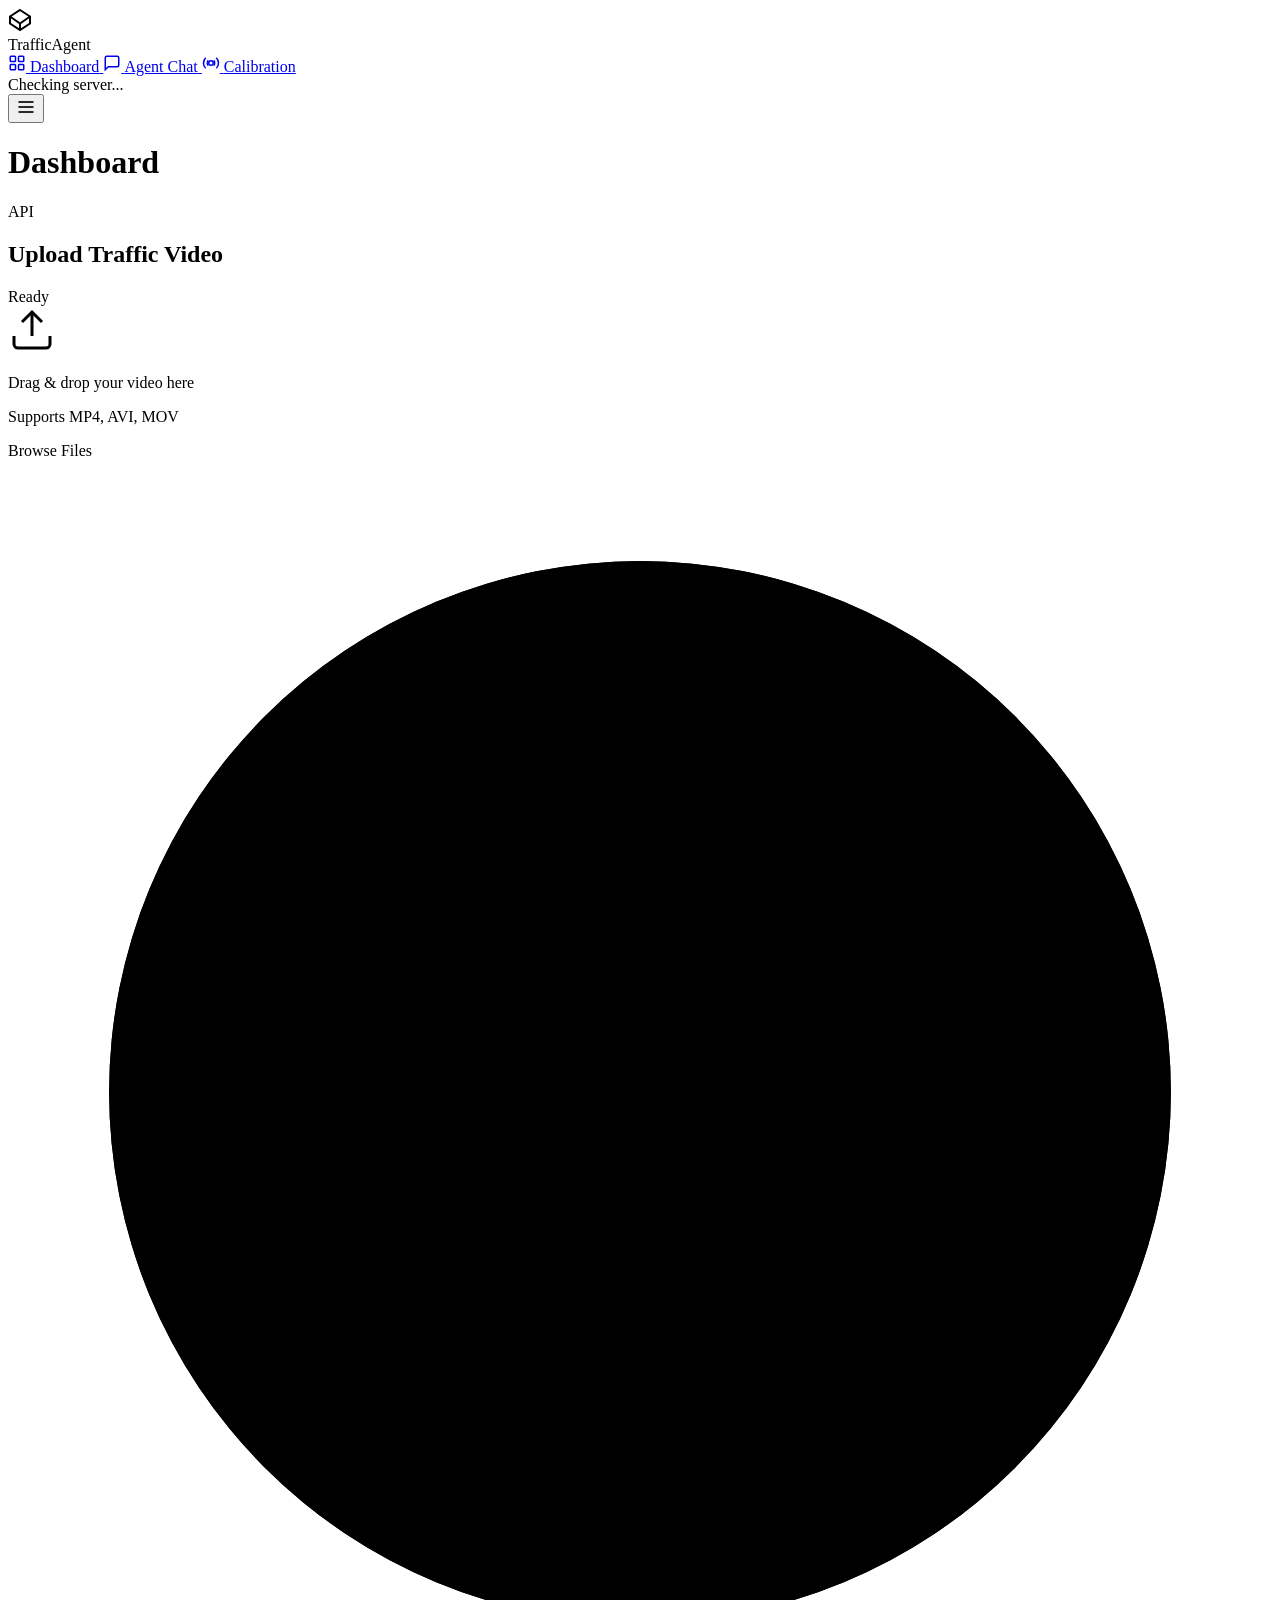
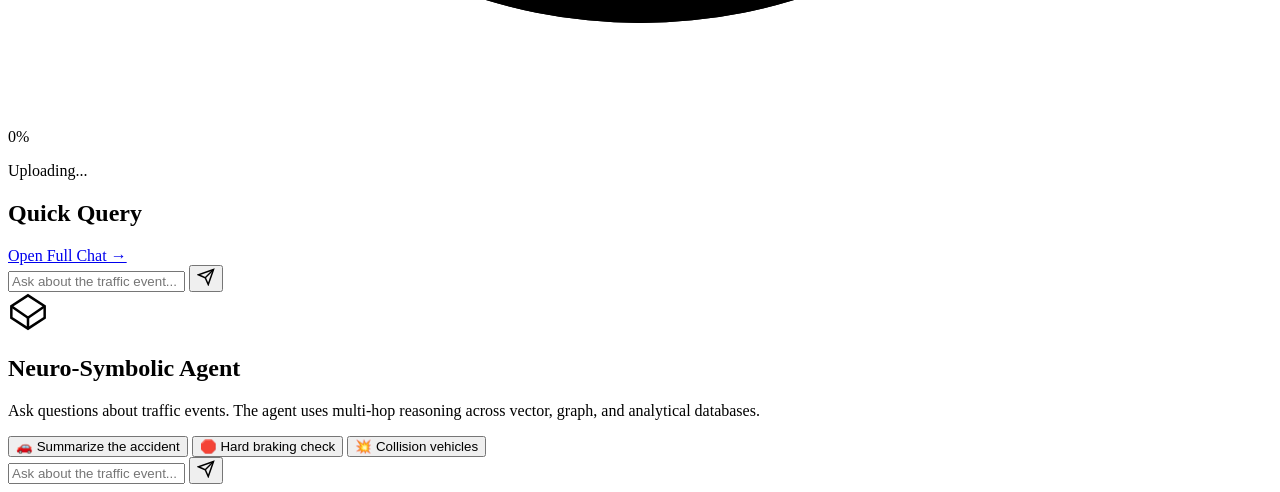
==== frontend/index.html @ d8b237a0 "Initial Coomit" ====
<!DOCTYPE html>
<html lang="en">
<head>
    <meta charset="UTF-8">
    <meta name="viewport" content="width=device-width, initial-scale=1.0">
    <title>TrafficAgent — AI Command Center</title>
    <meta name="description" content="Neuro-Symbolic Traffic Analytics powered by multi-hop Graph-RAG reasoning">
    <link rel="preconnect" href="https://fonts.googleapis.com">
    <link rel="preconnect" href="https://fonts.gstatic.com" crossorigin>
    <link href="https://fonts.googleapis.com/css2?family=Inter:wght@300;400;500;600;700&family=JetBrains+Mono:wght@400;500&display=swap" rel="stylesheet">
    <link rel="stylesheet" href="/static/styles.css">
</head>
<body>

    <!-- ===== Sidebar ===== -->
    <aside class="sidebar" id="sidebar">
        <div class="sidebar-header">
            <div class="logo">
                <div class="logo-icon">
                    <svg width="24" height="24" viewBox="0 0 24 24" fill="none" stroke="currentColor" stroke-width="2">
                        <polygon points="12 2 22 8.5 22 15.5 12 22 2 15.5 2 8.5 12 2"/>
                        <line x1="12" y1="22" x2="12" y2="15.5"/>
                        <polyline points="22 8.5 12 15.5 2 8.5"/>
                    </svg>
                </div>
                <span class="logo-text">TrafficAgent</span>
            </div>
        </div>

        <nav class="sidebar-nav">
            <a href="#" class="nav-item active" data-view="dashboard">
                <svg width="18" height="18" viewBox="0 0 24 24" fill="none" stroke="currentColor" stroke-width="2"><rect x="3" y="3" width="7" height="7" rx="1"/><rect x="14" y="3" width="7" height="7" rx="1"/><rect x="3" y="14" width="7" height="7" rx="1"/><rect x="14" y="14" width="7" height="7" rx="1"/></svg>
                <span>Dashboard</span>
            </a>
            <a href="#" class="nav-item" data-view="chat">
                <svg width="18" height="18" viewBox="0 0 24 24" fill="none" stroke="currentColor" stroke-width="2"><path d="M21 15a2 2 0 0 1-2 2H7l-4 4V5a2 2 0 0 1 2-2h14a2 2 0 0 1 2 2z"/></svg>
                <span>Agent Chat</span>
            </a>
            <a href="/calibrate-ui" class="nav-item">
                <svg width="18" height="18" viewBox="0 0 24 24" fill="none" stroke="currentColor" stroke-width="2"><circle cx="12" cy="12" r="3"/><path d="M19.07 4.93a10 10 0 0 1 0 14.14M4.93 4.93a10 10 0 0 0 0 14.14"/><path d="M15.54 8.46a5 5 0 0 1 0 7.07M8.46 8.46a5 5 0 0 0 0 7.07"/></svg>
                <span>Calibration</span>
            </a>
        </nav>

        <div class="sidebar-footer">
            <div class="server-status" id="serverStatus">
                <div class="status-dot offline"></div>
                <span>Checking server...</span>
            </div>
        </div>
    </aside>

    <!-- ===== Main Content ===== -->
    <main class="main-content">

        <!-- Header -->
        <header class="top-bar">
            <button class="sidebar-toggle" id="sidebarToggle" aria-label="Toggle sidebar">
                <svg width="20" height="20" viewBox="0 0 24 24" fill="none" stroke="currentColor" stroke-width="2"><line x1="3" y1="12" x2="21" y2="12"/><line x1="3" y1="6" x2="21" y2="6"/><line x1="3" y1="18" x2="21" y2="18"/></svg>
            </button>
            <h1 class="page-title" id="pageTitle">Dashboard</h1>
            <div class="top-bar-actions">
                <div class="api-badge" id="apiBadge">
                    <div class="api-dot"></div>
                    <span>API</span>
                </div>
            </div>
        </header>

        <!-- ===== Dashboard View ===== -->
        <section class="view active" id="dashboardView">

            <!-- Upload Card -->
            <div class="card upload-card">
                <div class="card-header">
                    <h2>Upload Traffic Video</h2>
                    <div class="chip" id="uploadStatusChip">Ready</div>
                </div>
                <div class="dropzone" id="dropzone">
                    <div class="dropzone-content">
                        <div class="dropzone-icon">
                            <svg width="48" height="48" viewBox="0 0 24 24" fill="none" stroke="currentColor" stroke-width="1.5">
                                <path d="M21 15v4a2 2 0 0 1-2 2H5a2 2 0 0 1-2-2v-4"/>
                                <polyline points="17 8 12 3 7 8"/>
                                <line x1="12" y1="3" x2="12" y2="15"/>
                            </svg>
                        </div>
                        <p class="dropzone-title">Drag & drop your video here</p>
                        <p class="dropzone-subtitle">Supports MP4, AVI, MOV</p>
                        <label class="browse-btn" for="fileInput">Browse Files</label>
                        <input type="file" id="fileInput" accept=".mp4,.avi,.mov" hidden>
                    </div>
                    <!-- Progress overlay -->
                    <div class="upload-progress" id="uploadProgress">
                        <div class="progress-ring">
                            <svg viewBox="0 0 100 100">
                                <circle class="progress-bg" cx="50" cy="50" r="42"/>
                                <circle class="progress-bar" cx="50" cy="50" r="42" id="progressCircle"/>
                            </svg>
                            <span class="progress-text" id="progressText">0%</span>
                        </div>
                        <p class="progress-label" id="progressLabel">Uploading...</p>
                    </div>
                </div>
                <div class="upload-info" id="uploadInfo" style="display:none;">
                    <div class="file-info">
                        <svg width="16" height="16" viewBox="0 0 24 24" fill="none" stroke="currentColor" stroke-width="2"><polygon points="23 7 16 12 23 17 23 7"/><rect x="1" y="5" width="15" height="14" rx="2" ry="2"/></svg>
                        <span id="fileName"></span>
                    </div>
                    <span class="file-size" id="fileSize"></span>
                </div>
            </div>

            <!-- Quick Chat Card (Preview) -->
            <div class="card chat-preview-card">
                <div class="card-header">
                    <h2>Quick Query</h2>
                    <a href="#" class="card-link" id="openFullChat">Open Full Chat →</a>
                </div>
                <form class="quick-chat-form" id="quickChatForm">
                    <input type="text" class="quick-input" placeholder="Ask about the traffic event..." id="quickInput" autocomplete="off">
                    <button type="submit" class="send-btn" id="quickSendBtn">
                        <svg width="18" height="18" viewBox="0 0 24 24" fill="none" stroke="currentColor" stroke-width="2"><line x1="22" y1="2" x2="11" y2="13"/><polygon points="22 2 15 22 11 13 2 9 22 2"/></svg>
                    </button>
                </form>
                <div class="quick-response" id="quickResponse"></div>
            </div>

        </section>

        <!-- ===== Chat View ===== -->
        <section class="view" id="chatView">
            <div class="chat-container">
                <div class="chat-messages" id="chatMessages">
                    <div class="chat-welcome">
                        <div class="welcome-icon">
                            <svg width="40" height="40" viewBox="0 0 24 24" fill="none" stroke="currentColor" stroke-width="1.5">
                                <polygon points="12 2 22 8.5 22 15.5 12 22 2 15.5 2 8.5 12 2"/>
                                <line x1="12" y1="22" x2="12" y2="15.5"/>
                                <polyline points="22 8.5 12 15.5 2 8.5"/>
                            </svg>
                        </div>
                        <h2>Neuro-Symbolic Agent</h2>
                        <p>Ask questions about traffic events. The agent uses multi-hop reasoning across vector, graph, and analytical databases.</p>
                        <div class="example-queries">
                            <button class="example-btn" data-query="Summarize the accident and check if Vehicle 4 was speeding.">🚗 Summarize the accident</button>
                            <button class="example-btn" data-query="Did Vehicle 4 brake too hard?">🛑 Hard braking check</button>
                            <button class="example-btn" data-query="Which vehicles were involved in the collision?">💥 Collision vehicles</button>
                        </div>
                    </div>
                </div>
                <form class="chat-input-bar" id="chatForm">
                    <input type="text" class="chat-input" id="chatInput" placeholder="Ask about the traffic event..." autocomplete="off">
                    <button type="submit" class="send-btn" id="chatSendBtn">
                        <svg width="18" height="18" viewBox="0 0 24 24" fill="none" stroke="currentColor" stroke-width="2"><line x1="22" y1="2" x2="11" y2="13"/><polygon points="22 2 15 22 11 13 2 9 22 2"/></svg>
                    </button>
                </form>
            </div>
        </section>

    </main>

    <script src="/static/app.js"></script>
</body>
</html>
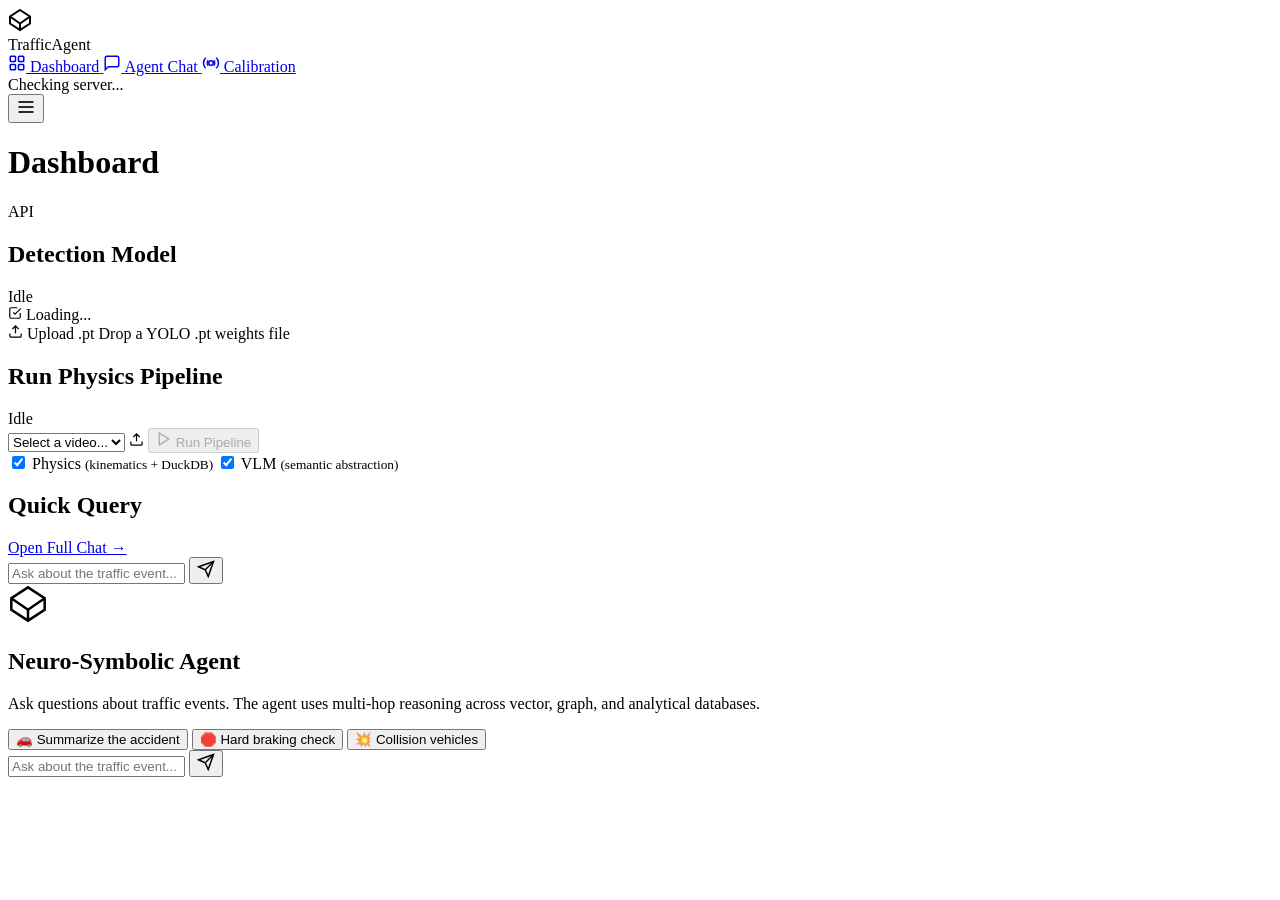
==== commit f2887447: "Testing of Homography Calculations" ====
--- a/frontend/index.html
+++ b/frontend/index.html
@@ -70,44 +70,69 @@
         <!-- ===== Dashboard View ===== -->
         <section class="view active" id="dashboardView">
 
-            <!-- Upload Card -->
-            <div class="card upload-card">
+            <!-- Model Upload Card -->
+            <div class="card model-card">
                 <div class="card-header">
-                    <h2>Upload Traffic Video</h2>
-                    <div class="chip" id="uploadStatusChip">Ready</div>
+                    <h2>Detection Model</h2>
+                    <div class="chip" id="modelStatusChip">Idle</div>
                 </div>
-                <div class="dropzone" id="dropzone">
-                    <div class="dropzone-content">
-                        <div class="dropzone-icon">
-                            <svg width="48" height="48" viewBox="0 0 24 24" fill="none" stroke="currentColor" stroke-width="1.5">
-                                <path d="M21 15v4a2 2 0 0 1-2 2H5a2 2 0 0 1-2-2v-4"/>
-                                <polyline points="17 8 12 3 7 8"/>
-                                <line x1="12" y1="3" x2="12" y2="15"/>
-                            </svg>
-                        </div>
-                        <p class="dropzone-title">Drag & drop your video here</p>
-                        <p class="dropzone-subtitle">Supports MP4, AVI, MOV</p>
-                        <label class="browse-btn" for="fileInput">Browse Files</label>
-                        <input type="file" id="fileInput" accept=".mp4,.avi,.mov" hidden>
+                <div class="model-active" id="modelActiveLine">
+                    <svg width="14" height="14" viewBox="0 0 24 24" fill="none" stroke="currentColor" stroke-width="2"><polyline points="9 11 12 14 22 4"/><path d="M21 12v7a2 2 0 0 1-2 2H5a2 2 0 0 1-2-2V5a2 2 0 0 1 2-2h11"/></svg>
+                    <span id="activeModelName">Loading...</span>
+                </div>
+                <div class="model-upload-row">
+                    <label class="model-upload-btn" for="modelFileInput">
+                        <svg width="15" height="15" viewBox="0 0 24 24" fill="none" stroke="currentColor" stroke-width="2"><path d="M21 15v4a2 2 0 0 1-2 2H5a2 2 0 0 1-2-2v-4"/><polyline points="17 8 12 3 7 8"/><line x1="12" y1="3" x2="12" y2="15"/></svg>
+                        Upload .pt
+                    </label>
+                    <input type="file" id="modelFileInput" accept=".pt" hidden>
+                    <span class="model-upload-hint" id="modelUploadHint">Drop a YOLO .pt weights file</span>
+                </div>
+                <div class="model-progress" id="modelProgress" style="display:none;">
+                    <div class="progress-bar-track">
+                        <div class="progress-bar-fill" id="modelProgressFill"></div>
                     </div>
-                    <!-- Progress overlay -->
-                    <div class="upload-progress" id="uploadProgress">
-                        <div class="progress-ring">
-                            <svg viewBox="0 0 100 100">
-                                <circle class="progress-bg" cx="50" cy="50" r="42"/>
-                                <circle class="progress-bar" cx="50" cy="50" r="42" id="progressCircle"/>
-                            </svg>
-                            <span class="progress-text" id="progressText">0%</span>
-                        </div>
-                        <p class="progress-label" id="progressLabel">Uploading...</p>
+                    <span class="progress-frames" id="modelProgressLabel">Uploading...</span>
+                </div>
+            </div>
+
+            <!-- Physics Processing Card -->
+            <div class="card physics-card">
+                <div class="card-header">
+                    <h2>Run Physics Pipeline</h2>
+                    <div class="chip" id="physicsStatusChip">Idle</div>
+                </div>
+                <div class="physics-form">
+                    <select id="physicsVideoSelect" class="video-select">
+                        <option value="">Select a video...</option>
+                    </select>
+                    <label class="upload-video-btn" for="videoFileInput" title="Upload a new video">
+                        <svg width="15" height="15" viewBox="0 0 24 24" fill="none" stroke="currentColor" stroke-width="2"><path d="M21 15v4a2 2 0 0 1-2 2H5a2 2 0 0 1-2-2v-4"/><polyline points="17 8 12 3 7 8"/><line x1="12" y1="3" x2="12" y2="15"/></svg>
+                    </label>
+                    <input type="file" id="videoFileInput" accept=".mp4,.avi,.mov" hidden>
+                    <button id="runPhysicsBtn" class="run-btn" disabled>
+                        <svg width="16" height="16" viewBox="0 0 24 24" fill="none" stroke="currentColor" stroke-width="2"><polygon points="5 3 19 12 5 21 5 3"/></svg>
+                        Run Pipeline
+                    </button>
+                </div>
+                <div class="video-upload-status" id="videoUploadStatus" style="display:none;">
+                    <span id="videoUploadLabel"></span>
+                </div>
+                <div class="pipeline-options">
+                    <label class="option-label">
+                        <input type="checkbox" id="chkPhysics" checked>
+                        <span>Physics <small>(kinematics + DuckDB)</small></span>
+                    </label>
+                    <label class="option-label">
+                        <input type="checkbox" id="chkVlm" checked>
+                        <span>VLM <small>(semantic abstraction)</small></span>
+                    </label>
+                </div>
+                <div class="physics-progress" id="physicsProgress" style="display:none;">
+                    <div class="progress-bar-track">
+                        <div class="progress-bar-fill" id="physicsProgressFill"></div>
                     </div>
-                </div>
-                <div class="upload-info" id="uploadInfo" style="display:none;">
-                    <div class="file-info">
-                        <svg width="16" height="16" viewBox="0 0 24 24" fill="none" stroke="currentColor" stroke-width="2"><polygon points="23 7 16 12 23 17 23 7"/><rect x="1" y="5" width="15" height="14" rx="2" ry="2"/></svg>
-                        <span id="fileName"></span>
-                    </div>
-                    <span class="file-size" id="fileSize"></span>
+                    <span class="progress-frames" id="physicsProgressLabel">0 / ? frames</span>
                 </div>
             </div>
 
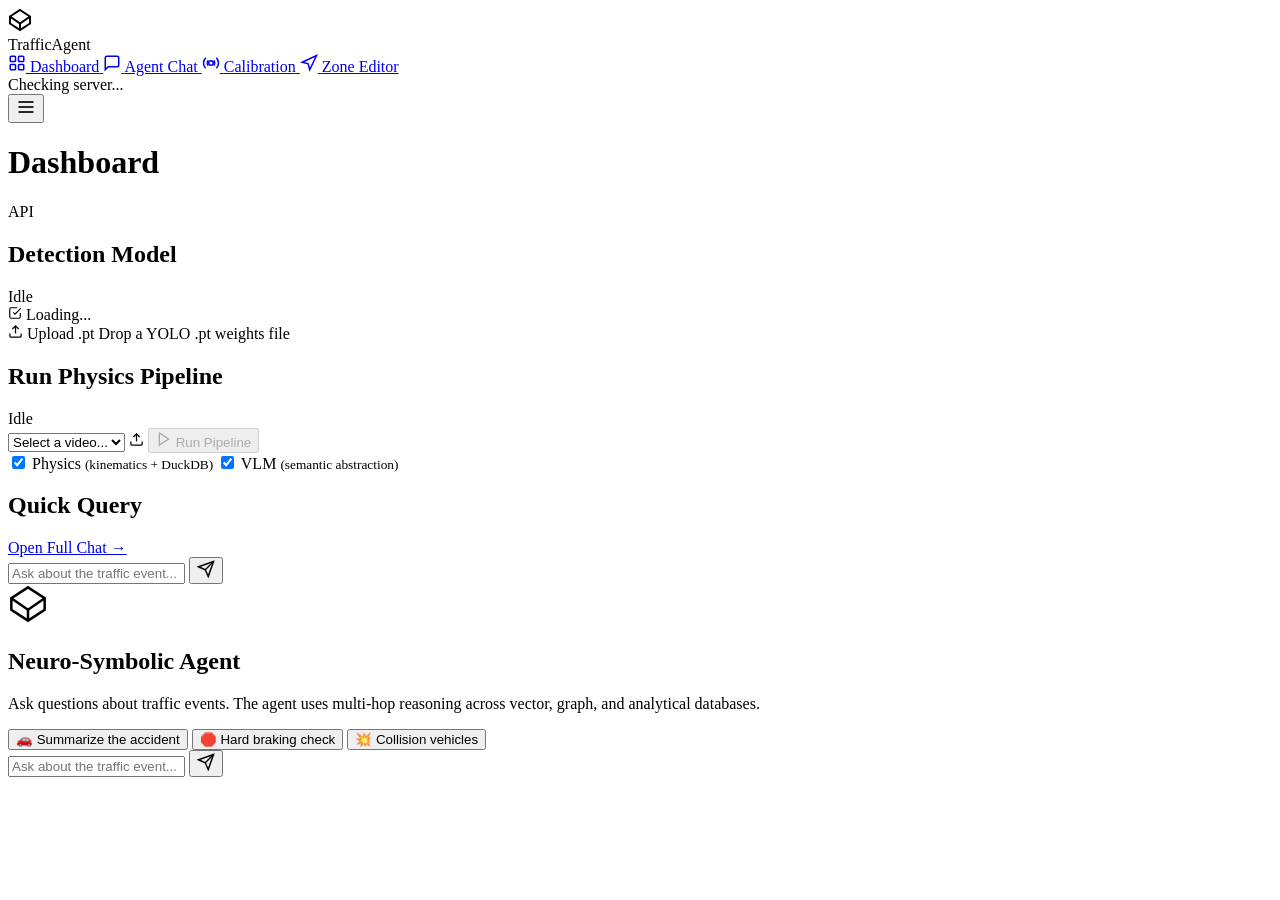
==== commit 21f89484: "15" ====
--- a/frontend/index.html
+++ b/frontend/index.html
@@ -39,6 +39,10 @@
             <a href="/calibrate-ui" class="nav-item">
                 <svg width="18" height="18" viewBox="0 0 24 24" fill="none" stroke="currentColor" stroke-width="2"><circle cx="12" cy="12" r="3"/><path d="M19.07 4.93a10 10 0 0 1 0 14.14M4.93 4.93a10 10 0 0 0 0 14.14"/><path d="M15.54 8.46a5 5 0 0 1 0 7.07M8.46 8.46a5 5 0 0 0 0 7.07"/></svg>
                 <span>Calibration</span>
+            </a>
+            <a href="/zone-ui" class="nav-item" id="zoneEditorNav" data-zone-link>
+                <svg width="18" height="18" viewBox="0 0 24 24" fill="none" stroke="currentColor" stroke-width="2"><polygon points="3 11 22 2 13 21 11 13 3 11"/></svg>
+                <span>Zone Editor</span>
             </a>
         </nav>
 
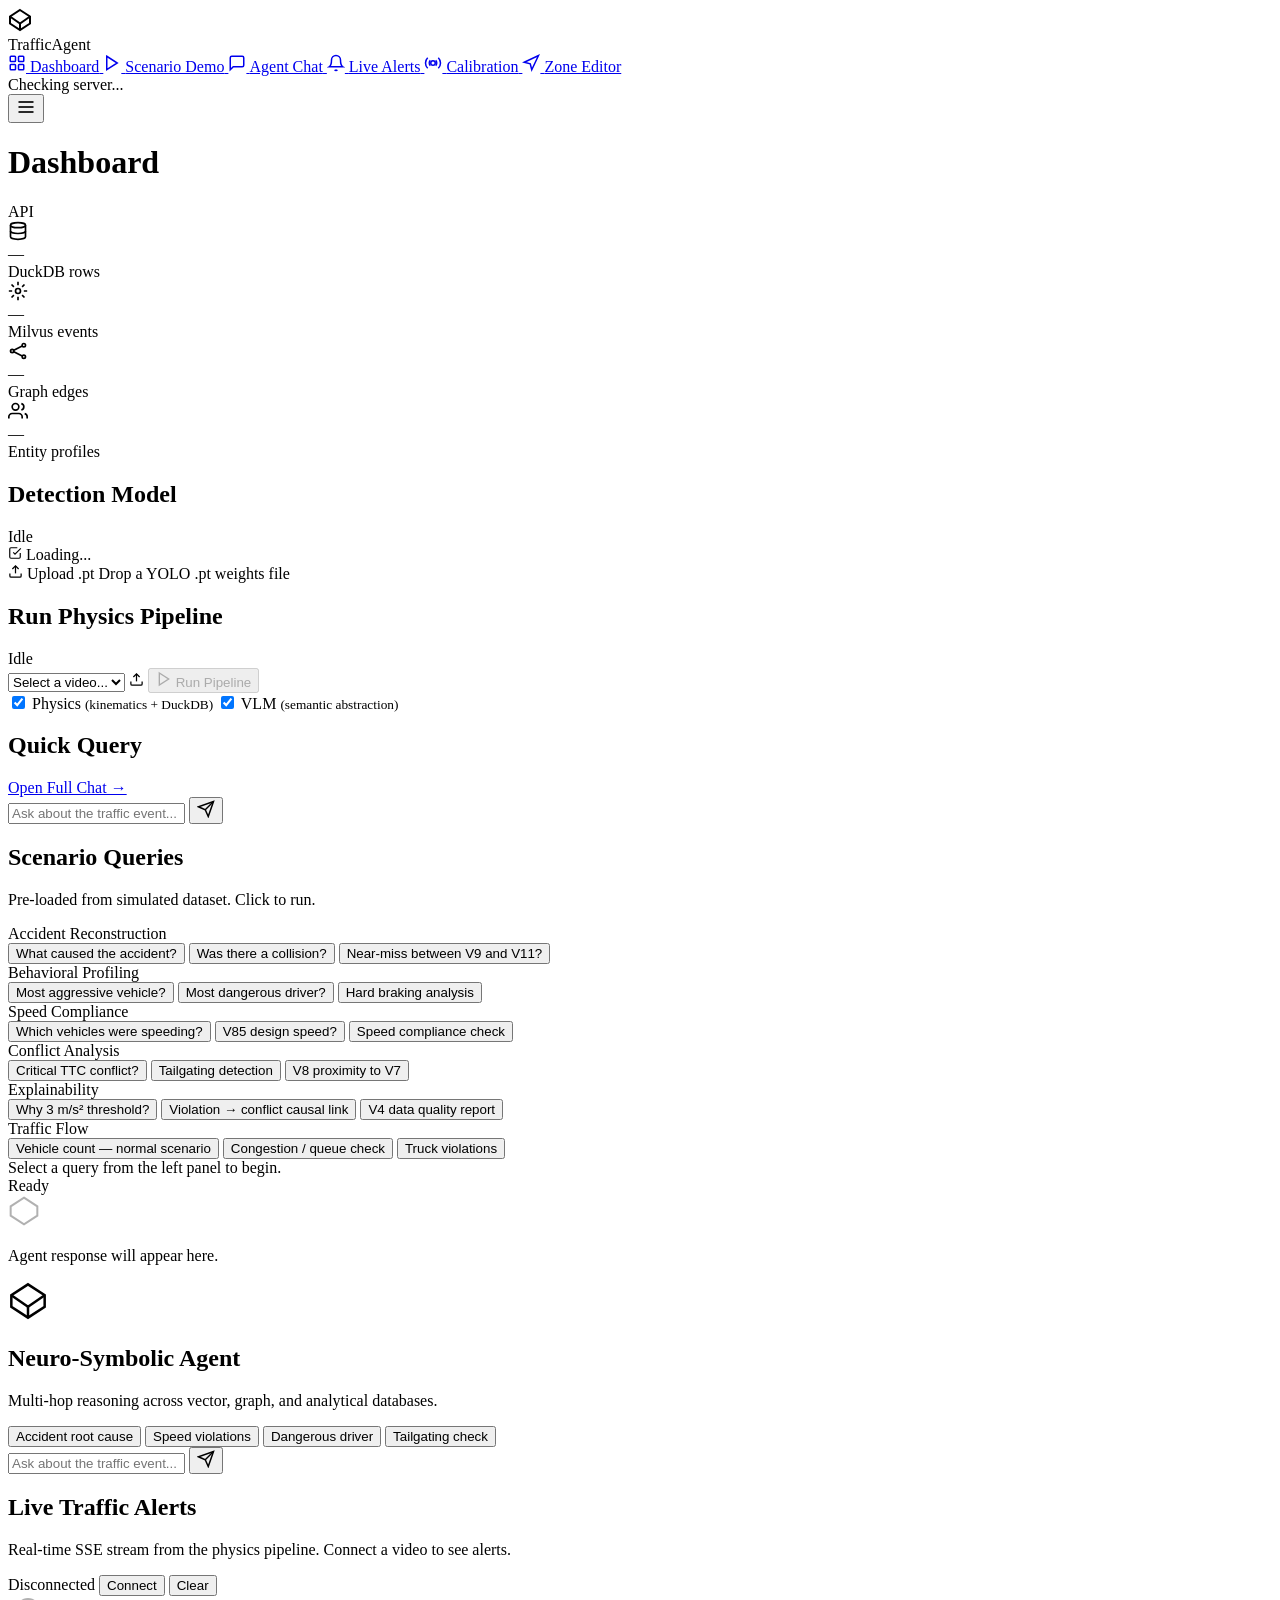
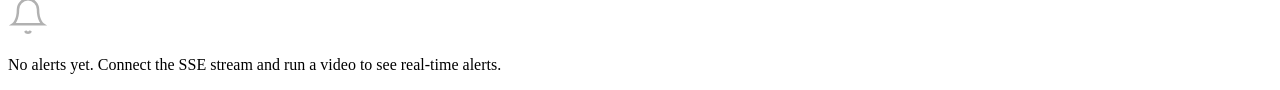
==== commit 601f7e70: "feat: enhance traffic analysis pipeline and add lane classification Update the neuro-symbolic traffi" ====
--- a/frontend/index.html
+++ b/frontend/index.html
@@ -4,7 +4,6 @@
     <meta charset="UTF-8">
     <meta name="viewport" content="width=device-width, initial-scale=1.0">
     <title>TrafficAgent — AI Command Center</title>
-    <meta name="description" content="Neuro-Symbolic Traffic Analytics powered by multi-hop Graph-RAG reasoning">
     <link rel="preconnect" href="https://fonts.googleapis.com">
     <link rel="preconnect" href="https://fonts.gstatic.com" crossorigin>
     <link href="https://fonts.googleapis.com/css2?family=Inter:wght@300;400;500;600;700&family=JetBrains+Mono:wght@400;500&display=swap" rel="stylesheet">
@@ -32,9 +31,18 @@
                 <svg width="18" height="18" viewBox="0 0 24 24" fill="none" stroke="currentColor" stroke-width="2"><rect x="3" y="3" width="7" height="7" rx="1"/><rect x="14" y="3" width="7" height="7" rx="1"/><rect x="3" y="14" width="7" height="7" rx="1"/><rect x="14" y="14" width="7" height="7" rx="1"/></svg>
                 <span>Dashboard</span>
             </a>
+            <a href="#" class="nav-item" data-view="demo">
+                <svg width="18" height="18" viewBox="0 0 24 24" fill="none" stroke="currentColor" stroke-width="2"><polygon points="5 3 19 12 5 21 5 3"/></svg>
+                <span>Scenario Demo</span>
+            </a>
             <a href="#" class="nav-item" data-view="chat">
                 <svg width="18" height="18" viewBox="0 0 24 24" fill="none" stroke="currentColor" stroke-width="2"><path d="M21 15a2 2 0 0 1-2 2H7l-4 4V5a2 2 0 0 1 2-2h14a2 2 0 0 1 2 2z"/></svg>
                 <span>Agent Chat</span>
+            </a>
+            <a href="#" class="nav-item" data-view="alerts">
+                <svg width="18" height="18" viewBox="0 0 24 24" fill="none" stroke="currentColor" stroke-width="2"><path d="M18 8A6 6 0 0 0 6 8c0 7-3 9-3 9h18s-3-2-3-9"/><path d="M13.73 21a2 2 0 0 1-3.46 0"/></svg>
+                <span>Live Alerts</span>
+                <span class="alert-badge" id="alertBadge" style="display:none">0</span>
             </a>
             <a href="/calibrate-ui" class="nav-item">
                 <svg width="18" height="18" viewBox="0 0 24 24" fill="none" stroke="currentColor" stroke-width="2"><circle cx="12" cy="12" r="3"/><path d="M19.07 4.93a10 10 0 0 1 0 14.14M4.93 4.93a10 10 0 0 0 0 14.14"/><path d="M15.54 8.46a5 5 0 0 1 0 7.07M8.46 8.46a5 5 0 0 0 0 7.07"/></svg>
@@ -74,29 +82,71 @@
         <!-- ===== Dashboard View ===== -->
         <section class="view active" id="dashboardView">
 
-            <!-- Model Upload Card -->
+            <!-- Memory Stats Row -->
+            <div class="stats-row">
+                <div class="stat-card">
+                    <div class="stat-icon duckdb-icon">
+                        <svg width="20" height="20" viewBox="0 0 24 24" fill="none" stroke="currentColor" stroke-width="2"><ellipse cx="12" cy="5" rx="9" ry="3"/><path d="M3 5v14c0 1.66 4.03 3 9 3s9-1.34 9-3V5"/><path d="M3 12c0 1.66 4.03 3 9 3s9-1.34 9-3"/></svg>
+                    </div>
+                    <div class="stat-body">
+                        <div class="stat-value" id="statDuckdb">—</div>
+                        <div class="stat-label">DuckDB rows</div>
+                    </div>
+                </div>
+                <div class="stat-card">
+                    <div class="stat-icon milvus-icon">
+                        <svg width="20" height="20" viewBox="0 0 24 24" fill="none" stroke="currentColor" stroke-width="2"><circle cx="12" cy="12" r="3"/><path d="M12 1v4M12 19v4M4.22 4.22l2.83 2.83M16.95 16.95l2.83 2.83M1 12h4M19 12h4M4.22 19.78l2.83-2.83M16.95 7.05l2.83-2.83"/></svg>
+                    </div>
+                    <div class="stat-body">
+                        <div class="stat-value" id="statMilvus">—</div>
+                        <div class="stat-label">Milvus events</div>
+                    </div>
+                </div>
+                <div class="stat-card">
+                    <div class="stat-icon kuzu-icon">
+                        <svg width="20" height="20" viewBox="0 0 24 24" fill="none" stroke="currentColor" stroke-width="2"><circle cx="5" cy="12" r="2"/><circle cx="19" cy="5" r="2"/><circle cx="19" cy="19" r="2"/><line x1="7" y1="11" x2="17" y2="6"/><line x1="7" y1="13" x2="17" y2="18"/></svg>
+                    </div>
+                    <div class="stat-body">
+                        <div class="stat-value" id="statKuzu">—</div>
+                        <div class="stat-label">Graph edges</div>
+                    </div>
+                </div>
+                <div class="stat-card">
+                    <div class="stat-icon profiles-icon">
+                        <svg width="20" height="20" viewBox="0 0 24 24" fill="none" stroke="currentColor" stroke-width="2"><path d="M17 21v-2a4 4 0 0 0-4-4H5a4 4 0 0 0-4 4v2"/><circle cx="9" cy="7" r="4"/><path d="M23 21v-2a4 4 0 0 0-3-3.87M16 3.13a4 4 0 0 1 0 7.75"/></svg>
+                    </div>
+                    <div class="stat-body">
+                        <div class="stat-value" id="statProfiles">—</div>
+                        <div class="stat-label">Entity profiles</div>
+                    </div>
+                </div>
+            </div>
+
+            <!-- Detection Model Card -->
             <div class="card model-card">
                 <div class="card-header">
                     <h2>Detection Model</h2>
                     <div class="chip" id="modelStatusChip">Idle</div>
                 </div>
-                <div class="model-active" id="modelActiveLine">
-                    <svg width="14" height="14" viewBox="0 0 24 24" fill="none" stroke="currentColor" stroke-width="2"><polyline points="9 11 12 14 22 4"/><path d="M21 12v7a2 2 0 0 1-2 2H5a2 2 0 0 1-2-2V5a2 2 0 0 1 2-2h11"/></svg>
-                    <span id="activeModelName">Loading...</span>
-                </div>
-                <div class="model-upload-row">
-                    <label class="model-upload-btn" for="modelFileInput">
-                        <svg width="15" height="15" viewBox="0 0 24 24" fill="none" stroke="currentColor" stroke-width="2"><path d="M21 15v4a2 2 0 0 1-2 2H5a2 2 0 0 1-2-2v-4"/><polyline points="17 8 12 3 7 8"/><line x1="12" y1="3" x2="12" y2="15"/></svg>
-                        Upload .pt
-                    </label>
-                    <input type="file" id="modelFileInput" accept=".pt" hidden>
-                    <span class="model-upload-hint" id="modelUploadHint">Drop a YOLO .pt weights file</span>
-                </div>
-                <div class="model-progress" id="modelProgress" style="display:none;">
-                    <div class="progress-bar-track">
-                        <div class="progress-bar-fill" id="modelProgressFill"></div>
-                    </div>
-                    <span class="progress-frames" id="modelProgressLabel">Uploading...</span>
+                <div class="card-body">
+                    <div class="model-active" id="modelActiveLine">
+                        <svg width="14" height="14" viewBox="0 0 24 24" fill="none" stroke="currentColor" stroke-width="2"><polyline points="9 11 12 14 22 4"/><path d="M21 12v7a2 2 0 0 1-2 2H5a2 2 0 0 1-2-2V5a2 2 0 0 1 2-2h11"/></svg>
+                        <span id="activeModelName">Loading...</span>
+                    </div>
+                    <div class="model-upload-row">
+                        <label class="model-upload-btn" for="modelFileInput">
+                            <svg width="15" height="15" viewBox="0 0 24 24" fill="none" stroke="currentColor" stroke-width="2"><path d="M21 15v4a2 2 0 0 1-2 2H5a2 2 0 0 1-2-2v-4"/><polyline points="17 8 12 3 7 8"/><line x1="12" y1="3" x2="12" y2="15"/></svg>
+                            Upload .pt
+                        </label>
+                        <input type="file" id="modelFileInput" accept=".pt" hidden>
+                        <span class="model-upload-hint" id="modelUploadHint">Drop a YOLO .pt weights file</span>
+                    </div>
+                    <div class="model-progress" id="modelProgress" style="display:none;">
+                        <div class="progress-bar-track">
+                            <div class="progress-bar-fill" id="modelProgressFill"></div>
+                        </div>
+                        <span class="progress-frames" id="modelProgressLabel">Uploading...</span>
+                    </div>
                 </div>
             </div>
 
@@ -106,41 +156,43 @@
                     <h2>Run Physics Pipeline</h2>
                     <div class="chip" id="physicsStatusChip">Idle</div>
                 </div>
-                <div class="physics-form">
-                    <select id="physicsVideoSelect" class="video-select">
-                        <option value="">Select a video...</option>
-                    </select>
-                    <label class="upload-video-btn" for="videoFileInput" title="Upload a new video">
-                        <svg width="15" height="15" viewBox="0 0 24 24" fill="none" stroke="currentColor" stroke-width="2"><path d="M21 15v4a2 2 0 0 1-2 2H5a2 2 0 0 1-2-2v-4"/><polyline points="17 8 12 3 7 8"/><line x1="12" y1="3" x2="12" y2="15"/></svg>
-                    </label>
-                    <input type="file" id="videoFileInput" accept=".mp4,.avi,.mov" hidden>
-                    <button id="runPhysicsBtn" class="run-btn" disabled>
-                        <svg width="16" height="16" viewBox="0 0 24 24" fill="none" stroke="currentColor" stroke-width="2"><polygon points="5 3 19 12 5 21 5 3"/></svg>
-                        Run Pipeline
-                    </button>
-                </div>
-                <div class="video-upload-status" id="videoUploadStatus" style="display:none;">
-                    <span id="videoUploadLabel"></span>
-                </div>
-                <div class="pipeline-options">
-                    <label class="option-label">
-                        <input type="checkbox" id="chkPhysics" checked>
-                        <span>Physics <small>(kinematics + DuckDB)</small></span>
-                    </label>
-                    <label class="option-label">
-                        <input type="checkbox" id="chkVlm" checked>
-                        <span>VLM <small>(semantic abstraction)</small></span>
-                    </label>
-                </div>
-                <div class="physics-progress" id="physicsProgress" style="display:none;">
-                    <div class="progress-bar-track">
-                        <div class="progress-bar-fill" id="physicsProgressFill"></div>
-                    </div>
-                    <span class="progress-frames" id="physicsProgressLabel">0 / ? frames</span>
-                </div>
-            </div>
-
-            <!-- Quick Chat Card (Preview) -->
+                <div class="card-body">
+                    <div class="physics-form">
+                        <select id="physicsVideoSelect" class="video-select">
+                            <option value="">Select a video...</option>
+                        </select>
+                        <label class="upload-video-btn" for="videoFileInput" title="Upload a new video">
+                            <svg width="15" height="15" viewBox="0 0 24 24" fill="none" stroke="currentColor" stroke-width="2"><path d="M21 15v4a2 2 0 0 1-2 2H5a2 2 0 0 1-2-2v-4"/><polyline points="17 8 12 3 7 8"/><line x1="12" y1="3" x2="12" y2="15"/></svg>
+                        </label>
+                        <input type="file" id="videoFileInput" accept=".mp4,.avi,.mov" hidden>
+                        <button id="runPhysicsBtn" class="run-btn" disabled>
+                            <svg width="16" height="16" viewBox="0 0 24 24" fill="none" stroke="currentColor" stroke-width="2"><polygon points="5 3 19 12 5 21 5 3"/></svg>
+                            Run Pipeline
+                        </button>
+                    </div>
+                    <div class="video-upload-status" id="videoUploadStatus" style="display:none;">
+                        <span id="videoUploadLabel"></span>
+                    </div>
+                    <div class="pipeline-options">
+                        <label class="option-label">
+                            <input type="checkbox" id="chkPhysics" checked>
+                            <span>Physics <small>(kinematics + DuckDB)</small></span>
+                        </label>
+                        <label class="option-label">
+                            <input type="checkbox" id="chkVlm" checked>
+                            <span>VLM <small>(semantic abstraction)</small></span>
+                        </label>
+                    </div>
+                    <div class="physics-progress" id="physicsProgress" style="display:none;">
+                        <div class="progress-bar-track">
+                            <div class="progress-bar-fill" id="physicsProgressFill"></div>
+                        </div>
+                        <span class="progress-frames" id="physicsProgressLabel">0 / ? frames</span>
+                    </div>
+                </div>
+            </div>
+
+            <!-- Quick Chat Card -->
             <div class="card chat-preview-card">
                 <div class="card-header">
                     <h2>Quick Query</h2>
@@ -157,9 +209,94 @@
 
         </section>
 
+        <!-- ===== Scenario Demo View ===== -->
+        <section class="view" id="demoView">
+            <div class="demo-layout">
+
+                <!-- Left: Scenario panel -->
+                <div class="demo-sidebar">
+                    <div class="demo-scenario-header">
+                        <h2>Scenario Queries</h2>
+                        <p class="demo-subtitle">Pre-loaded from simulated dataset. Click to run.</p>
+                    </div>
+
+                    <div class="demo-category" id="demoCategoryAccident">
+                        <div class="demo-category-label">Accident Reconstruction</div>
+                        <button class="demo-query-btn" data-query="What caused the accident?">What caused the accident?</button>
+                        <button class="demo-query-btn" data-query="Was there a collision between any vehicles?">Was there a collision?</button>
+                        <button class="demo-query-btn" data-query="Why did the near-miss occur between V9 and V11?">Near-miss between V9 and V11?</button>
+                    </div>
+
+                    <div class="demo-category">
+                        <div class="demo-category-label">Behavioral Profiling</div>
+                        <button class="demo-query-btn" data-query="Which vehicle was most aggressive throughout the video?">Most aggressive vehicle?</button>
+                        <button class="demo-query-btn" data-query="Find the most dangerous driver.">Most dangerous driver?</button>
+                        <button class="demo-query-btn" data-query="Which vehicle hard-braked the most?">Hard braking analysis</button>
+                    </div>
+
+                    <div class="demo-category">
+                        <div class="demo-category-label">Speed Compliance</div>
+                        <button class="demo-query-btn" data-query="Which vehicles were speeding?">Which vehicles were speeding?</button>
+                        <button class="demo-query-btn" data-query="What is the 85th percentile speed of vehicles on this road?">V85 design speed?</button>
+                        <button class="demo-query-btn" data-query="Are vehicles generally complying with the speed limit?">Speed compliance check</button>
+                    </div>
+
+                    <div class="demo-category">
+                        <div class="demo-category-label">Conflict Analysis</div>
+                        <button class="demo-query-btn" data-query="Was there a critical TTC conflict in the video?">Critical TTC conflict?</button>
+                        <button class="demo-query-btn" data-query="Were any vehicles tailgating?">Tailgating detection</button>
+                        <button class="demo-query-btn" data-query="How close did V8 get to V7?">V8 proximity to V7</button>
+                    </div>
+
+                    <div class="demo-category">
+                        <div class="demo-category-label">Explainability</div>
+                        <button class="demo-query-btn" data-query="Why is the hard braking threshold set to 3 m/s²?">Why 3 m/s² threshold?</button>
+                        <button class="demo-query-btn" data-query="Which vehicle caused the accident — link the violation to the conflict?">Violation → conflict causal link</button>
+                        <button class="demo-query-btn" data-query="What is the data quality for V4 trajectory?">V4 data quality report</button>
+                    </div>
+
+                    <div class="demo-category">
+                        <div class="demo-category-label">Traffic Flow</div>
+                        <button class="demo-query-btn" data-query="How many vehicles were active in the 60-second normal scenario?">Vehicle count — normal scenario</button>
+                        <button class="demo-query-btn" data-query="Was there a traffic queue or congestion?">Congestion / queue check</button>
+                        <button class="demo-query-btn" data-query="What traffic violations did trucks commit?">Truck violations</button>
+                    </div>
+                </div>
+
+                <!-- Right: Result panel -->
+                <div class="demo-result-panel">
+                    <div class="demo-result-header">
+                        <div class="demo-query-display" id="demoQueryDisplay">
+                            Select a query from the left panel to begin.
+                        </div>
+                        <div class="chip" id="demoStatusChip">Ready</div>
+                    </div>
+
+                    <!-- Tool trace -->
+                    <div class="tool-trace" id="toolTrace" style="display:none;">
+                        <div class="tool-trace-header">
+                            <svg width="14" height="14" viewBox="0 0 24 24" fill="none" stroke="currentColor" stroke-width="2"><polyline points="16 18 22 12 16 6"/><polyline points="8 6 2 12 8 18"/></svg>
+                            Reasoning Trace
+                        </div>
+                        <div class="tool-steps" id="toolSteps"></div>
+                    </div>
+
+                    <!-- Answer -->
+                    <div class="demo-answer-box" id="demoAnswerBox">
+                        <div class="demo-answer-placeholder">
+                            <svg width="32" height="32" viewBox="0 0 24 24" fill="none" stroke="currentColor" stroke-width="1.5" opacity="0.3">
+                                <polygon points="12 2 22 8.5 22 15.5 12 22 2 15.5 2 8.5 12 2"/>
+                            </svg>
+                            <p>Agent response will appear here.</p>
+                        </div>
+                    </div>
+                </div>
+            </div>
+        </section>
+
         <!-- ===== Chat View ===== -->
         <section class="view" id="chatView">
-            <div class="chat-container">
+            <div class="chat-layout">
                 <div class="chat-messages" id="chatMessages">
                     <div class="chat-welcome">
                         <div class="welcome-icon">
@@ -170,11 +307,12 @@
                             </svg>
                         </div>
                         <h2>Neuro-Symbolic Agent</h2>
-                        <p>Ask questions about traffic events. The agent uses multi-hop reasoning across vector, graph, and analytical databases.</p>
+                        <p>Multi-hop reasoning across vector, graph, and analytical databases.</p>
                         <div class="example-queries">
-                            <button class="example-btn" data-query="Summarize the accident and check if Vehicle 4 was speeding.">🚗 Summarize the accident</button>
-                            <button class="example-btn" data-query="Did Vehicle 4 brake too hard?">🛑 Hard braking check</button>
-                            <button class="example-btn" data-query="Which vehicles were involved in the collision?">💥 Collision vehicles</button>
+                            <button class="example-btn" data-query="What caused the accident?">Accident root cause</button>
+                            <button class="example-btn" data-query="Which vehicles were speeding?">Speed violations</button>
+                            <button class="example-btn" data-query="Find the most dangerous driver.">Dangerous driver</button>
+                            <button class="example-btn" data-query="Were any vehicles tailgating?">Tailgating check</button>
                         </div>
                     </div>
                 </div>
@@ -187,6 +325,34 @@
             </div>
         </section>
 
+        <!-- ===== Alerts View ===== -->
+        <section class="view" id="alertsView">
+            <div class="alerts-header-row">
+                <div>
+                    <h2 class="alerts-title">Live Traffic Alerts</h2>
+                    <p class="alerts-subtitle">Real-time SSE stream from the physics pipeline. Connect a video to see alerts.</p>
+                </div>
+                <div class="alerts-controls">
+                    <span class="sse-indicator" id="sseIndicator">
+                        <span class="sse-dot disconnected" id="sseDot"></span>
+                        <span id="sseLabel">Disconnected</span>
+                    </span>
+                    <button class="run-btn small-btn" id="connectSseBtn">Connect</button>
+                    <button class="run-btn small-btn danger-btn" id="clearAlertsBtn">Clear</button>
+                </div>
+            </div>
+
+            <div class="alerts-list" id="alertsList">
+                <div class="alerts-empty">
+                    <svg width="40" height="40" viewBox="0 0 24 24" fill="none" stroke="currentColor" stroke-width="1.5" opacity="0.3">
+                        <path d="M18 8A6 6 0 0 0 6 8c0 7-3 9-3 9h18s-3-2-3-9"/>
+                        <path d="M13.73 21a2 2 0 0 1-3.46 0"/>
+                    </svg>
+                    <p>No alerts yet. Connect the SSE stream and run a video to see real-time alerts.</p>
+                </div>
+            </div>
+        </section>
+
     </main>
 
     <script src="/static/app.js"></script>
